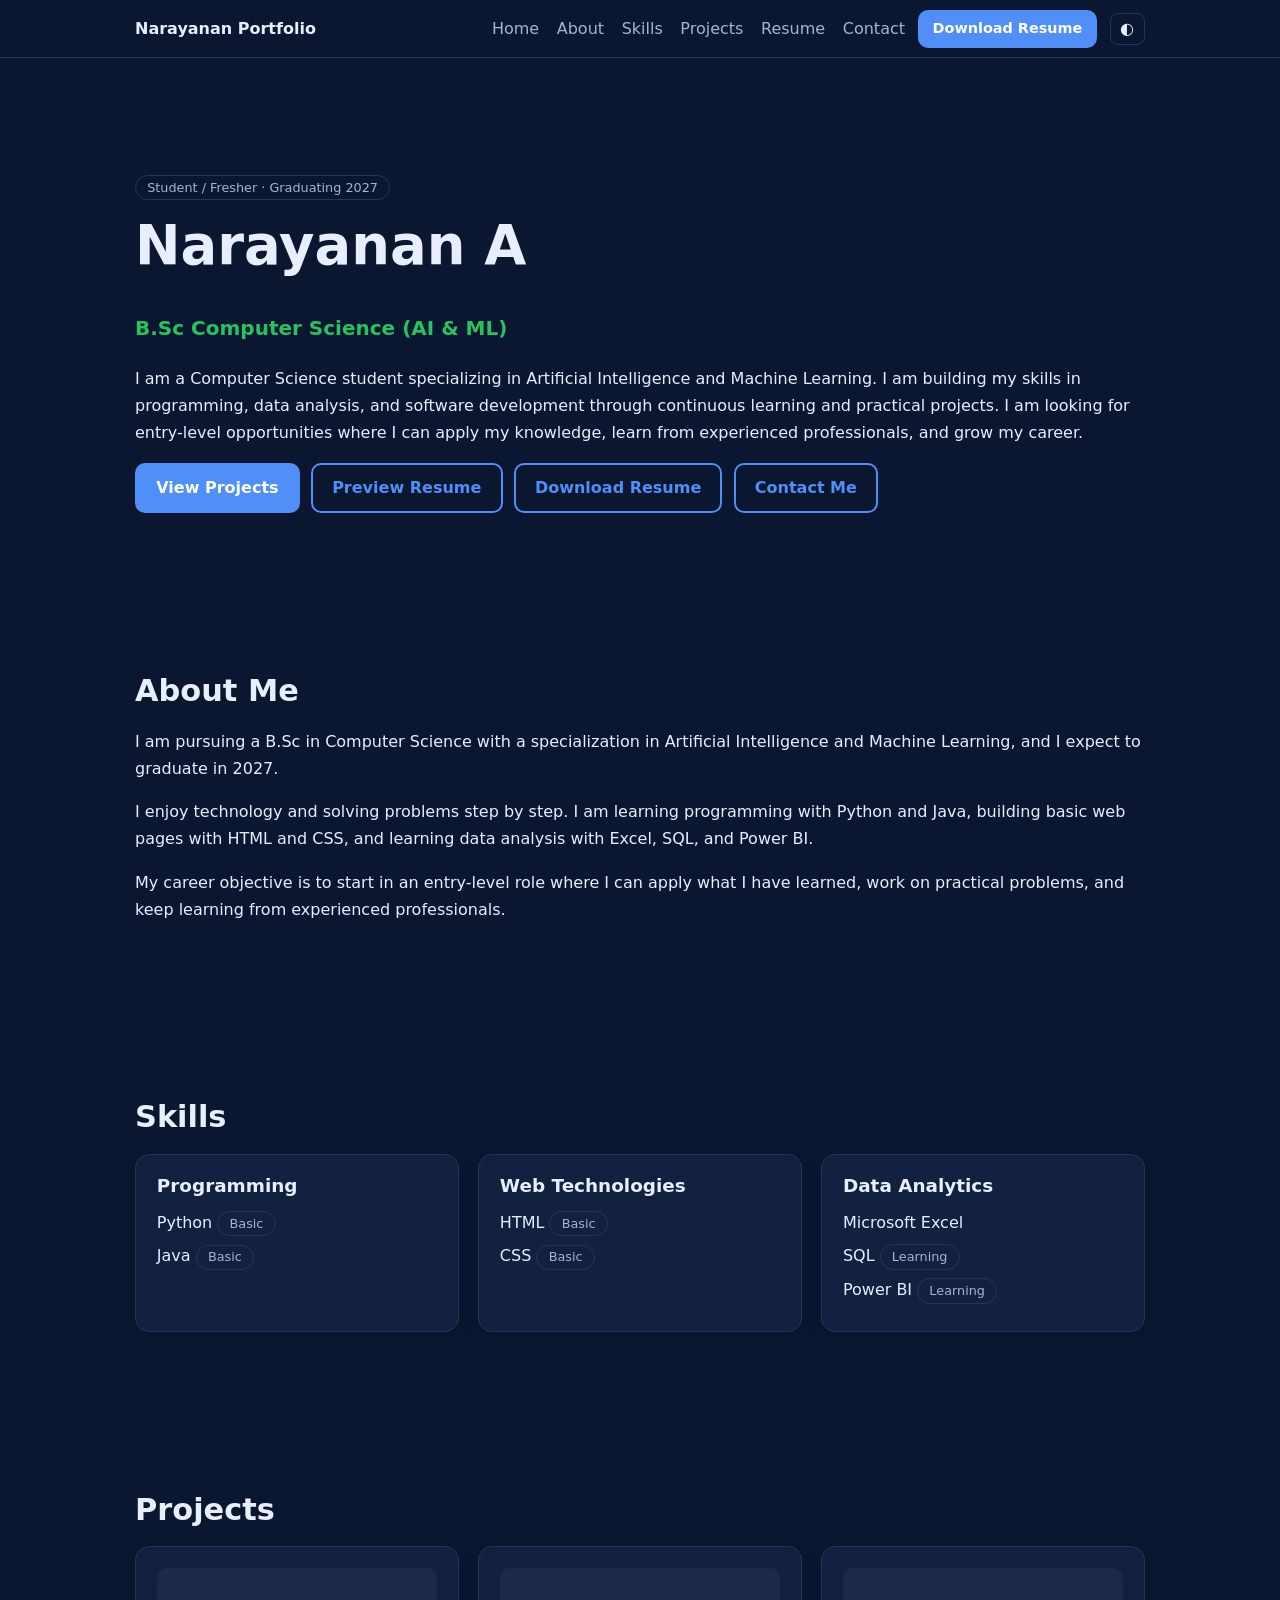
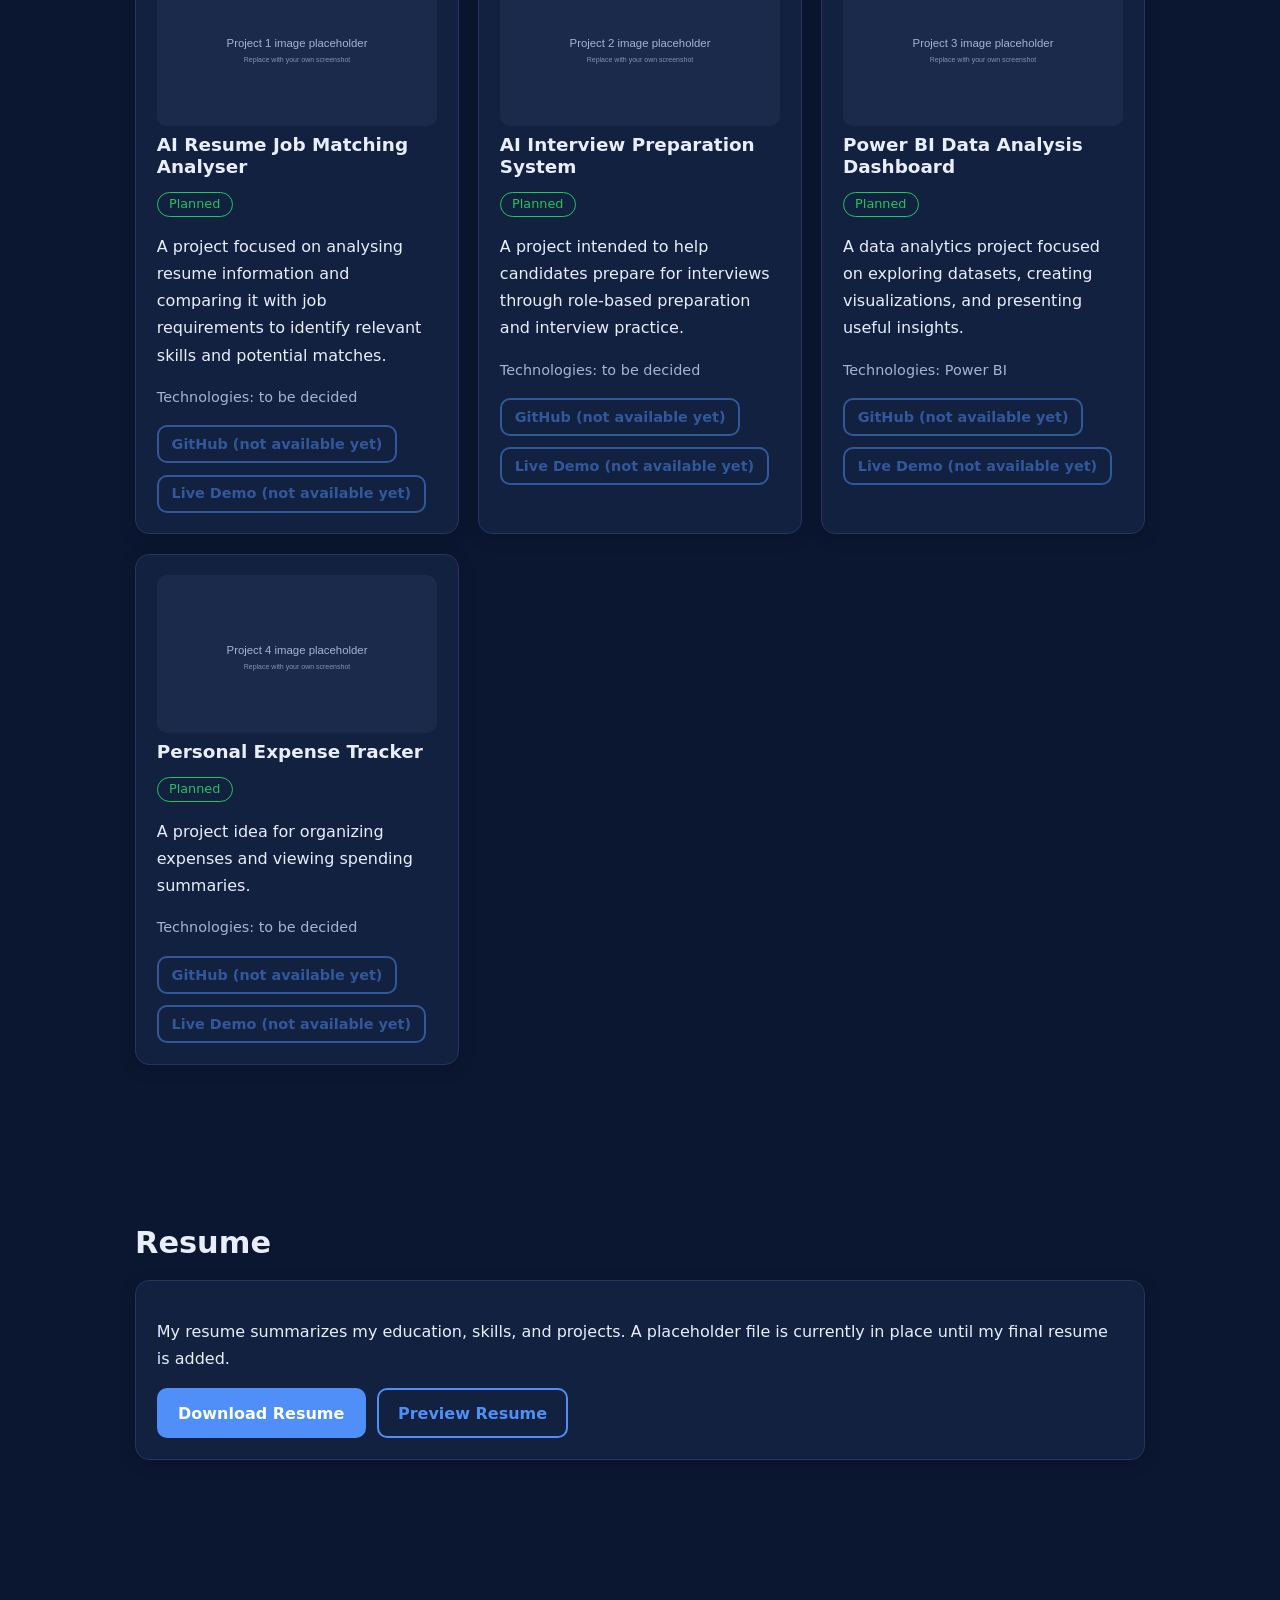
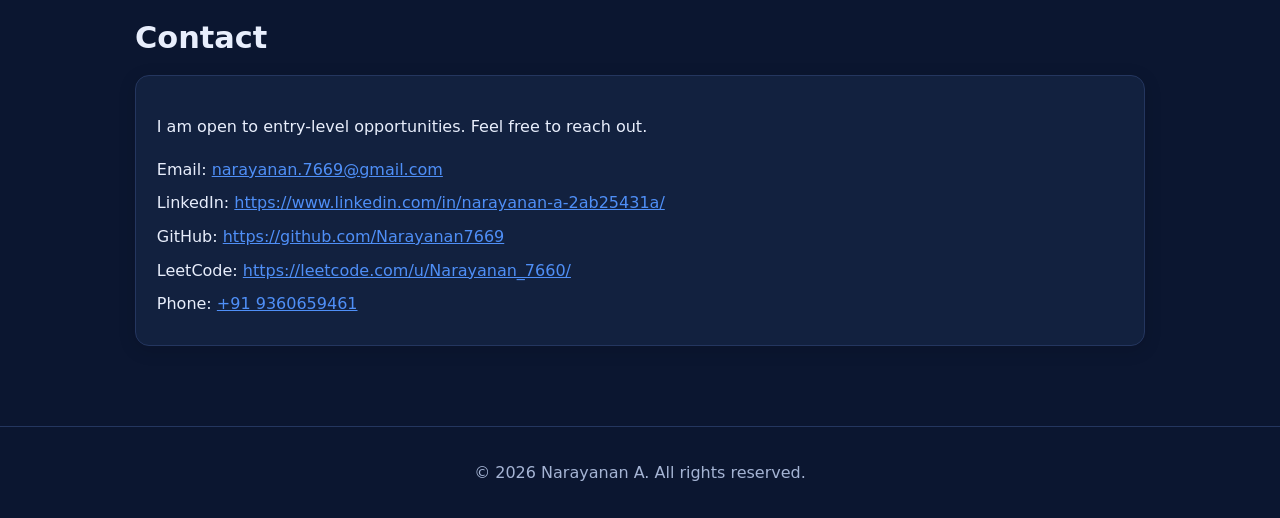
==== index.html @ 57f99253 "Add files via upload" ====
<!doctype html>
<html lang="en">
<head>
<meta charset="utf-8"><meta name="viewport" content="width=device-width,initial-scale=1">
<!-- SEO: edit the URL below (3 places) after you know your real website address -->
<title>Narayanan A | Personal Portfolio</title>
<meta name="description" content="Explore Narayanan A's portfolio, skills, projects, resume, and career interests in Computer Science, Data Analytics, and Software Development.">
<link rel="canonical" href="https://github.com/Narayanan7669">
<meta property="og:type" content="website"><meta property="og:title" content="Narayanan A | Personal Portfolio">
<meta property="og:description" content="Explore Narayanan A's portfolio, skills, projects, resume, and career interests in Computer Science, Data Analytics, and Software Development.">
<meta property="og:url" content="https://github.com/Narayanan7669">
<meta name="twitter:card" content="summary">
<link rel="icon" href="assets/images/favicon.svg" type="image/svg+xml">
<link rel="stylesheet" href="css/style.css">
</head>
<body>
<a class="skip" href="#main">Skip to content</a>
<header><div class="bar"><a class="brand" id="brand" href="#home">Narayanan A</a>
<nav id="nav-links" aria-label="Main"></nav>
<a class="btn sm" id="nav-resume" href="assets/Narayanan_tech_resume.pdf" download>Download Resume</a>
<button class="ib" id="theme" aria-label="Toggle light or dark theme">◐</button>
<button class="ib" id="burger" aria-label="Open menu" aria-expanded="false">☰</button></div></header>
<main id="main"><section id="home" aria-label="Introduction"><div class="wrap hero"><h1>Narayanan A</h1><p>Computer Science (AI &amp; ML) student. Loading portfolio…</p><noscript><p>Please enable JavaScript to view the full portfolio.</p></noscript></div></section><div id="sections"></div></main>
<footer>© <span id="year"></span> <span id="fname"></span></footer>
<button id="top" aria-label="Scroll to top" hidden>↑</button>
<script src="data/portfolio.js"></script><script src="js/script.js"></script>
</body></html>
---- css/style.css ----
/* Layout and styling. Colors/fonts/spacing come from data/portfolio.js (theme). */
:root{--bg:#0b1630;--surface:#12213f;--text:#e8eefc;--muted:#a5b4d4;--border:#24365f;--primary:#4f8ff7;--secondary:#22c55e;--font:system-ui,sans-serif;--fs:16px;--hs:1;--card-r:14px;--btn-r:10px;--space:5rem}
*{box-sizing:border-box}html{scroll-behavior:smooth;scroll-padding-top:72px;font-size:var(--fs)}
body{margin:0;background:var(--bg);color:var(--text);font-family:var(--font);line-height:1.7}
a{color:var(--primary)}h1,h2,h3{line-height:1.2;margin:0 0 .6em}h1{font-size:calc(clamp(2.2rem,6vw,3.4rem)*var(--hs))}h2{font-size:calc(1.9rem*var(--hs))}h3{font-size:calc(1.15rem*var(--hs))}
.wrap{max-width:1050px;margin:auto;padding:var(--space) 1.25rem}.hero{padding-top:calc(var(--space)*1.3)}.lead{font-size:1.25rem;color:var(--secondary);font-weight:600}
.skip{position:absolute;left:-999px}.skip:focus{left:8px;top:8px;z-index:99;background:var(--primary);color:#fff;padding:.5rem}
header{position:sticky;top:0;z-index:20;background:var(--bg);border-bottom:1px solid var(--border)}
.bar{max-width:1050px;margin:auto;padding:.6rem 1.25rem;display:flex;align-items:center;gap:.8rem}.brand{font-weight:700;color:var(--text);text-decoration:none;margin-right:auto}
#nav-links{display:flex;gap:1.1rem}#nav-links a{color:var(--muted);text-decoration:none}#nav-links a:hover{color:var(--primary)}
.btn{display:inline-block;background:var(--primary);color:#fff;border:2px solid var(--primary);padding:.6rem 1.2rem;border-radius:var(--btn-r);text-decoration:none;font:inherit;font-weight:600;cursor:pointer;transition:transform .15s}.btn:hover{transform:translateY(-2px)}
.btn.ghost{background:none;color:var(--primary)}.btn.sm{padding:.3rem .8rem;font-size:.9rem}.btn.off{opacity:.5;cursor:not-allowed}.btn.off:hover{transform:none}
.ib{background:none;border:1px solid var(--border);color:var(--text);border-radius:8px;padding:.35rem .6rem;cursor:pointer;font-size:1rem}#burger{display:none}
:focus-visible{outline:3px solid var(--primary);outline-offset:2px}
.card{background:var(--surface);border:1px solid var(--border);border-radius:var(--card-r);padding:1.3rem;box-shadow:0 4px 18px #0002}
.grid{display:grid;grid-template-columns:repeat(auto-fit,minmax(240px,1fr));gap:1.2rem}.grid.wide{grid-template-columns:repeat(auto-fit,minmax(300px,1fr))}
.card img{width:100%;height:auto;border-radius:calc(var(--card-r) - 4px)}.plain{list-style:none;padding:0;margin:0}.plain li{margin:.4rem 0}
.pill{display:inline-block;font-size:.8rem;border:1px solid var(--border);border-radius:99px;padding:.05rem .7rem;color:var(--muted)}.pill.st{color:var(--secondary);border-color:var(--secondary)}
.row{display:flex;gap:.7rem;flex-wrap:wrap;margin-top:1rem}.muted{color:var(--muted)}.small{font-size:.9rem}
footer{text-align:center;padding:2rem 1rem;border-top:1px solid var(--border);color:var(--muted)}
#top{position:fixed;right:1rem;bottom:1rem;width:44px;height:44px;border-radius:50%;border:0;background:var(--primary);color:#fff;font-size:1.3rem;cursor:pointer}
.reveal{opacity:0;transform:translateY(16px);transition:.6s}.reveal.in{opacity:1;transform:none}
@media(prefers-reduced-motion:reduce){.reveal{opacity:1;transform:none;transition:none}html{scroll-behavior:auto}}
@media(max-width:720px){#burger{display:block}#nav-links{display:none;position:absolute;top:100%;left:0;right:0;flex-direction:column;background:var(--surface);padding:1rem;border-bottom:1px solid var(--border)}#nav-links.open{display:flex}#nav-resume{display:none}}
#prev-box{margin-top:1rem}#prev-frame{width:100%;height:75vh;min-height:420px;border:1px solid var(--border);border-radius:var(--card-r);background:#fff}
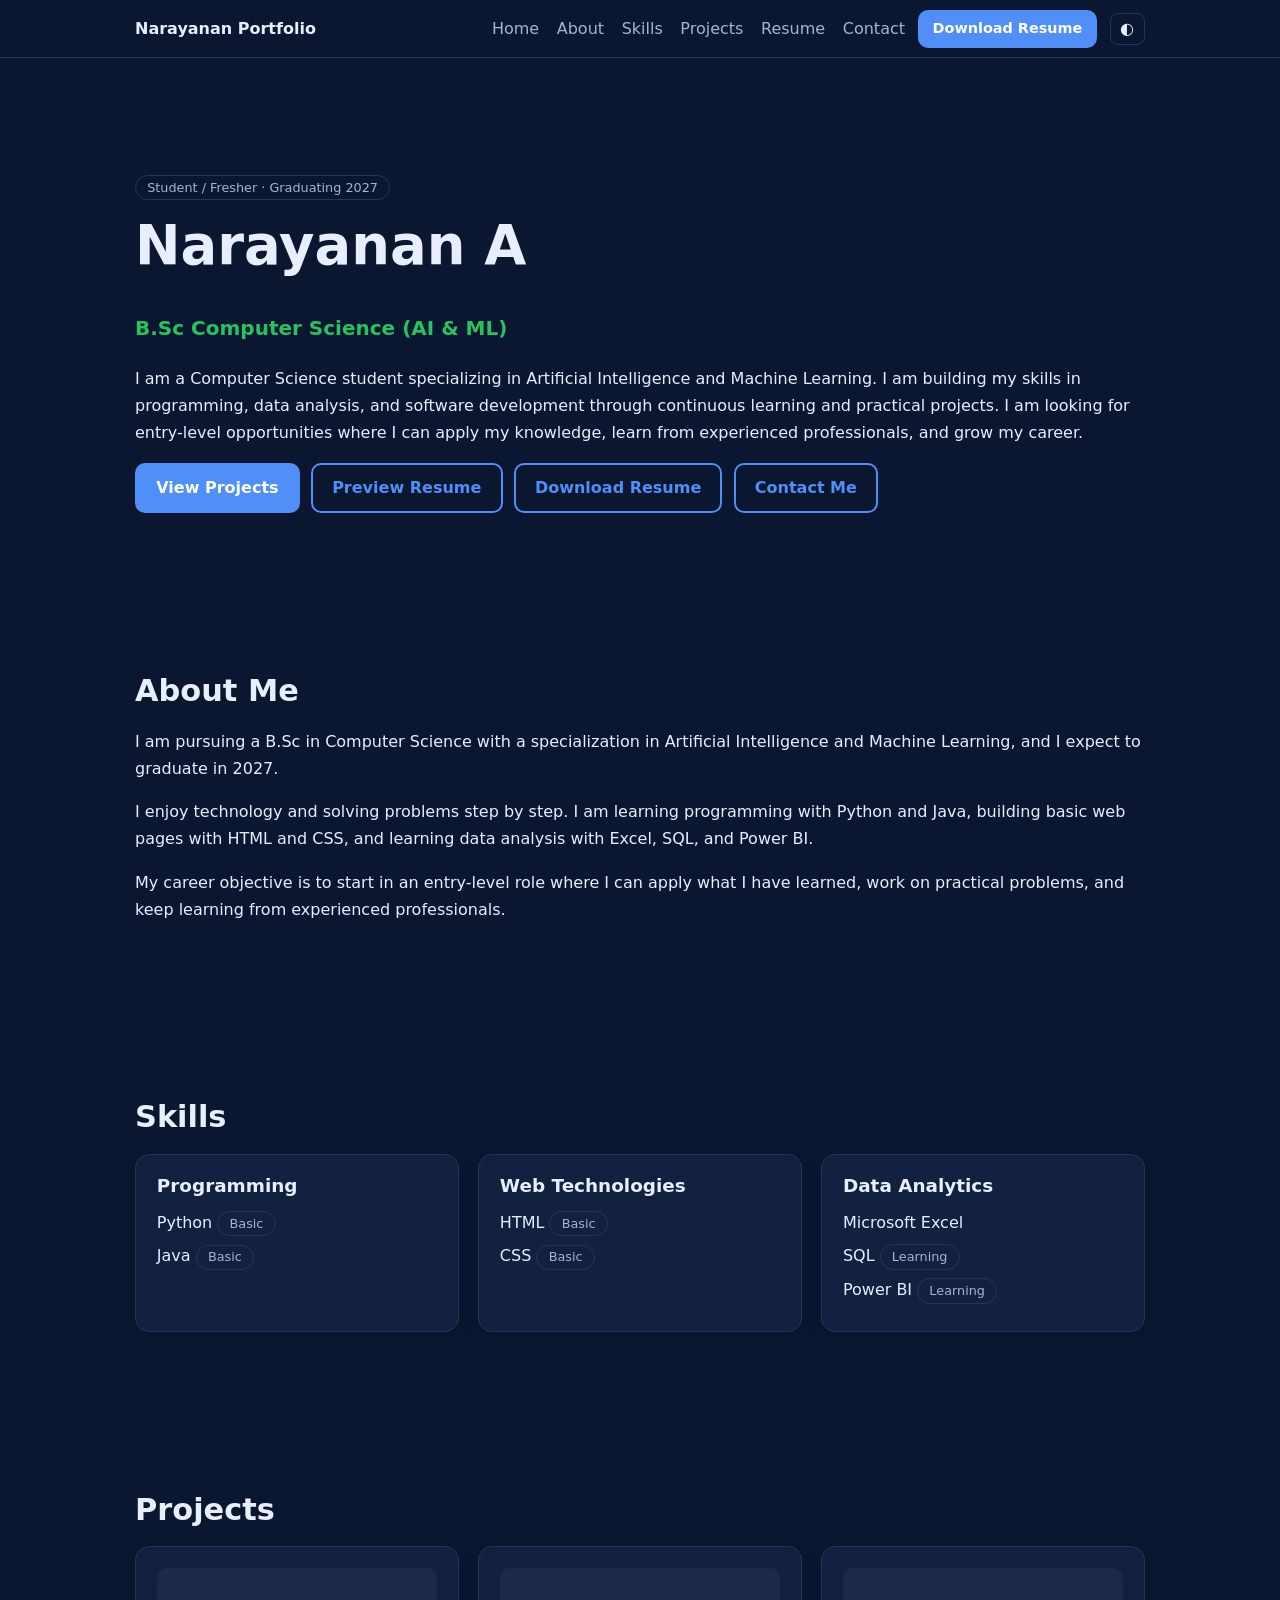
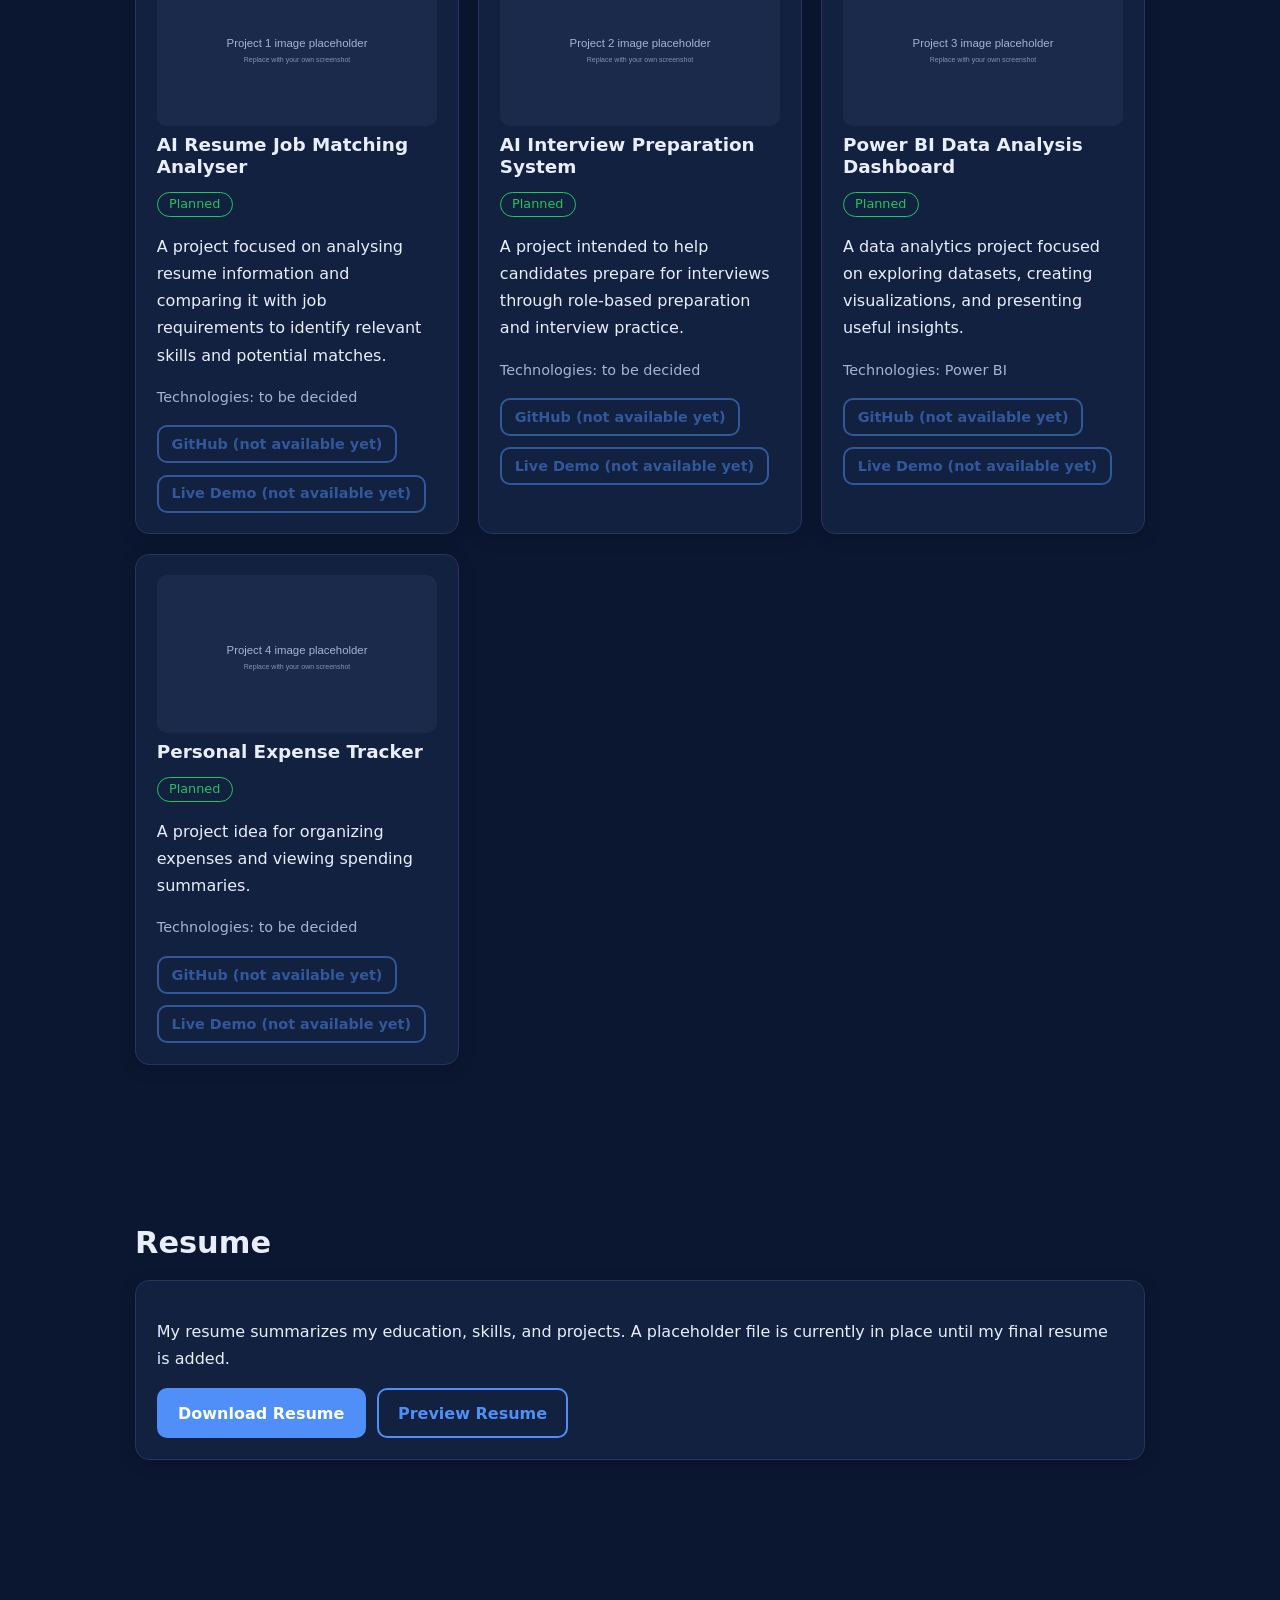
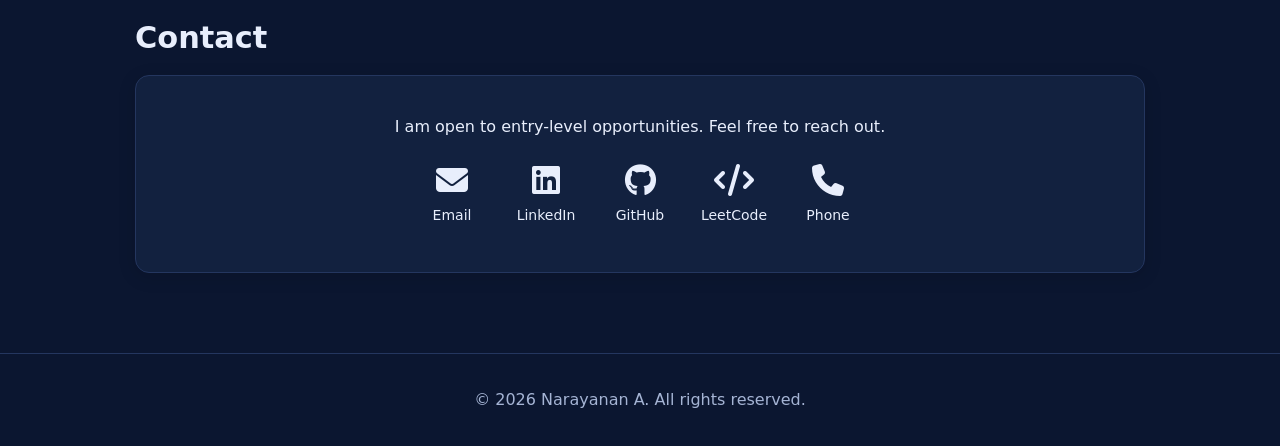
==== commit 14cc589a: "Include Font Awesome CSS in index.html Added Font Awesome stylesheet for icons." ====
--- a/index.html
+++ b/index.html
@@ -2,22 +2,27 @@
 <html lang="en">
 <head>
 <meta charset="utf-8"><meta name="viewport" content="width=device-width,initial-scale=1">
+<meta name="google-site-verification" content="kLrzwCVkQsb7zzQg_Y3yd9mG9m0kLjvo6OdIfgBkAZg" />
+
 <!-- SEO: edit the URL below (3 places) after you know your real website address -->
 <title>Narayanan A | Personal Portfolio</title>
 <meta name="description" content="Explore Narayanan A's portfolio, skills, projects, resume, and career interests in Computer Science, Data Analytics, and Software Development.">
-<link rel="canonical" href="https://github.com/Narayanan7669">
+<link rel="canonical" href="https://narayanan7669.github.io/Narayanan-A-portfolio/">
 <meta property="og:type" content="website"><meta property="og:title" content="Narayanan A | Personal Portfolio">
 <meta property="og:description" content="Explore Narayanan A's portfolio, skills, projects, resume, and career interests in Computer Science, Data Analytics, and Software Development.">
-<meta property="og:url" content="https://github.com/Narayanan7669">
+<meta property="og:url" content="https://narayanan7669.github.io/Narayanan-A-portfolio/">
 <meta name="twitter:card" content="summary">
 <link rel="icon" href="assets/images/favicon.svg" type="image/svg+xml">
 <link rel="stylesheet" href="css/style.css">
+
+<link rel="stylesheet" href="https://cdnjs.cloudflare.com/ajax/libs/font-awesome/6.7.2/css/all.min.css">
+
 </head>
 <body>
 <a class="skip" href="#main">Skip to content</a>
 <header><div class="bar"><a class="brand" id="brand" href="#home">Narayanan A</a>
 <nav id="nav-links" aria-label="Main"></nav>
-<a class="btn sm" id="nav-resume" href="assets/Narayanan_tech_resume.pdf" download>Download Resume</a>
+<a class="btn sm" id="nav-resume" href="assets/Narayanan_Tech_Resume.pdf" download>Download Resume</a>
 <button class="ib" id="theme" aria-label="Toggle light or dark theme">◐</button>
 <button class="ib" id="burger" aria-label="Open menu" aria-expanded="false">☰</button></div></header>
 <main id="main"><section id="home" aria-label="Introduction"><div class="wrap hero"><h1>Narayanan A</h1><p>Computer Science (AI &amp; ML) student. Loading portfolio…</p><noscript><p>Please enable JavaScript to view the full portfolio.</p></noscript></div></section><div id="sections"></div></main>
--- a/css/style.css
+++ b/css/style.css
@@ -23,3 +23,44 @@
 @media(prefers-reduced-motion:reduce){.reveal{opacity:1;transform:none;transition:none}html{scroll-behavior:auto}}
 @media(max-width:720px){#burger{display:block}#nav-links{display:none;position:absolute;top:100%;left:0;right:0;flex-direction:column;background:var(--surface);padding:1rem;border-bottom:1px solid var(--border)}#nav-links.open{display:flex}#nav-resume{display:none}}
 #prev-box{margin-top:1rem}#prev-frame{width:100%;height:75vh;min-height:420px;border:1px solid var(--border);border-radius:var(--card-r);background:#fff}
+
+.contact-logos {
+  display: flex;
+  flex-wrap: wrap;
+  gap: 24px;
+  margin: 24px 0;
+}
+
+.contact-logos a {
+  display: flex;
+  flex-direction: column;
+  align-items: center;
+  gap: 8px;
+  color: var(--text);
+  text-decoration: none;
+  font-size: 14px;
+}
+
+.contact-logos i {
+  font-size: 32px;
+}
+
+.contact-logos a:hover {
+  color: #0a66c2;
+  transform: translateY(-3px);
+}
+
+/* Center the Contact section */
+#contact .card {
+  text-align: center;
+}
+
+#contact .contact-logos {
+  justify-content: center;
+  align-items: center;
+}
+
+#contact .contact-logos a {
+  min-width: 70px;
+}
+
